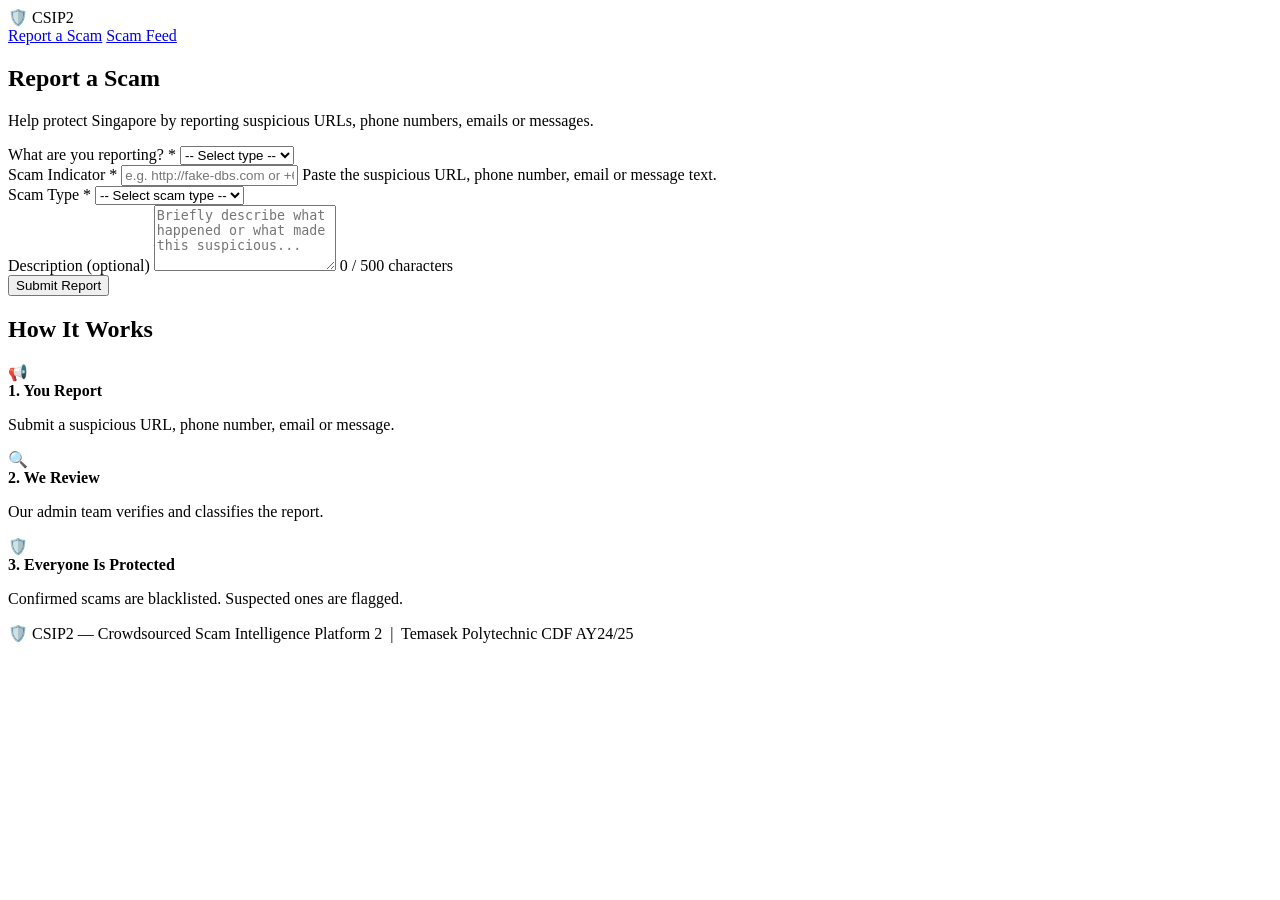
==== frontend/index.html @ 0dd56e11 "Create index.html" ====
<!DOCTYPE html>
<html lang="en">
<head>
  <meta charset="UTF-8" />
  <meta name="viewport" content="width=device-width, initial-scale=1.0"/>
  <title>CSIP2 — Report a Scam</title>
  <link rel="stylesheet" href="style.css" />
</head>
<body>

  
  <nav>
    <div class="nav-logo">🛡️ CSIP2</div>
    <div class="nav-links">
      <a href="index.html" class="active">Report a Scam</a>
      <a href="feed.html">Scam Feed</a>
    </div>
  </nav>

  
  <section class="hero">
    <h1>Report a Scam</h1>
    <p>Help protect Singapore by reporting suspicious URLs, phone numbers, emails or messages.</p>
  </section>

  
  <main class="container">
    <div class="card">

      <div id="success-banner" class="banner banner-success" style="display:none;">
        ✅ Report submitted! Our admin team will review it shortly. Thank you.
      </div>
      <div id="error-banner" class="banner banner-error" style="display:none;"></div>

      <div class="form-group">
        <label for="indicator_type">What are you reporting? *</label>
        <select id="indicator_type">
          <option value="">-- Select type --</option>
          <option value="url">Website URL</option>
          <option value="phone">Phone Number</option>
          <option value="email">Email Address</option>
          <option value="message">Scam Message</option>
        </select>
      </div>

      <div class="form-group">
        <label for="indicator">Scam Indicator *</label>
        <input type="text" id="indicator"
          placeholder="e.g. http://fake-dbs.com or +65 9123 4567" maxlength="500"/>
        <span class="hint">Paste the suspicious URL, phone number, email or message text.</span>
      </div>

      <div class="form-group">
        <label for="scam_type">Scam Type *</label>
        <select id="scam_type">
          <option value="">-- Select scam type --</option>
          <option value="Phishing">Phishing</option>
          <option value="E-Commerce Scam">E-Commerce Scam</option>
          <option value="Impersonation">Impersonation</option>
          <option value="Love Scam">Love Scam</option>
          <option value="Investment Scam">Investment Scam</option>
          <option value="Others">Others</option>
        </select>
      </div>

      <div class="form-group">
        <label for="description">Description <span class="optional">(optional)</span></label>
        <textarea id="description" rows="4" maxlength="500"
          placeholder="Briefly describe what happened or what made this suspicious..."></textarea>
        <span class="hint char-count">0 / 500 characters</span>
      </div>

      <button id="submit-btn" onclick="submitReport()">Submit Report</button>

    </div>

    
    <div class="info-section">
      <h2>How It Works</h2>
      <div class="steps">
        <div class="step">
          <div class="step-icon">📢</div>
          <div>
            <strong>1. You Report</strong>
            <p>Submit a suspicious URL, phone number, email or message.</p>
          </div>
        </div>
        <div class="step">
          <div class="step-icon">🔍</div>
          <div>
            <strong>2. We Review</strong>
            <p>Our admin team verifies and classifies the report.</p>
          </div>
        </div>
        <div class="step">
          <div class="step-icon">🛡️</div>
          <div>
            <strong>3. Everyone Is Protected</strong>
            <p>Confirmed scams are blacklisted. Suspected ones are flagged.</p>
          </div>
        </div>
      </div>
    </div>

  </main>

  <footer>
    <p>🛡️ CSIP2 — Crowdsourced Scam Intelligence Platform 2 &nbsp;|&nbsp; Temasek Polytechnic CDF AY24/25</p>
  </footer>

  <script src="app.js"></script>

</body>
</html>
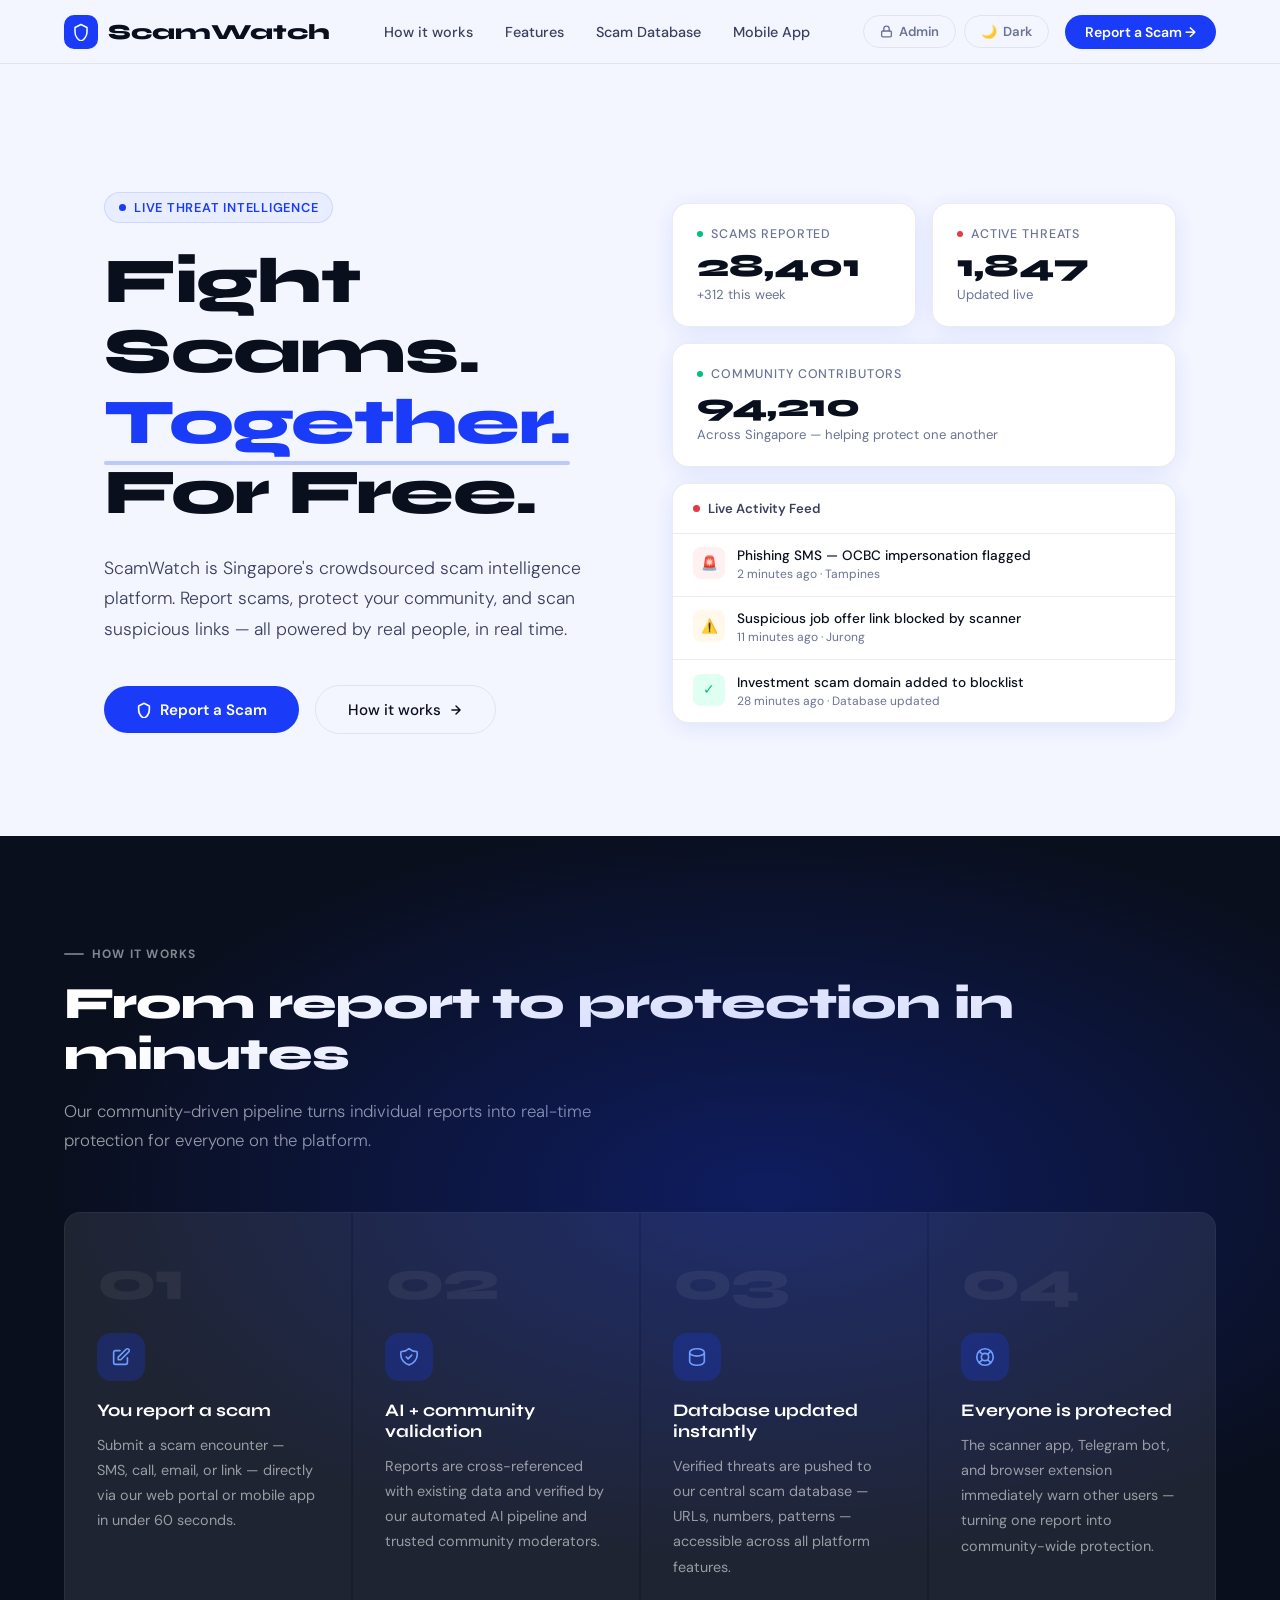
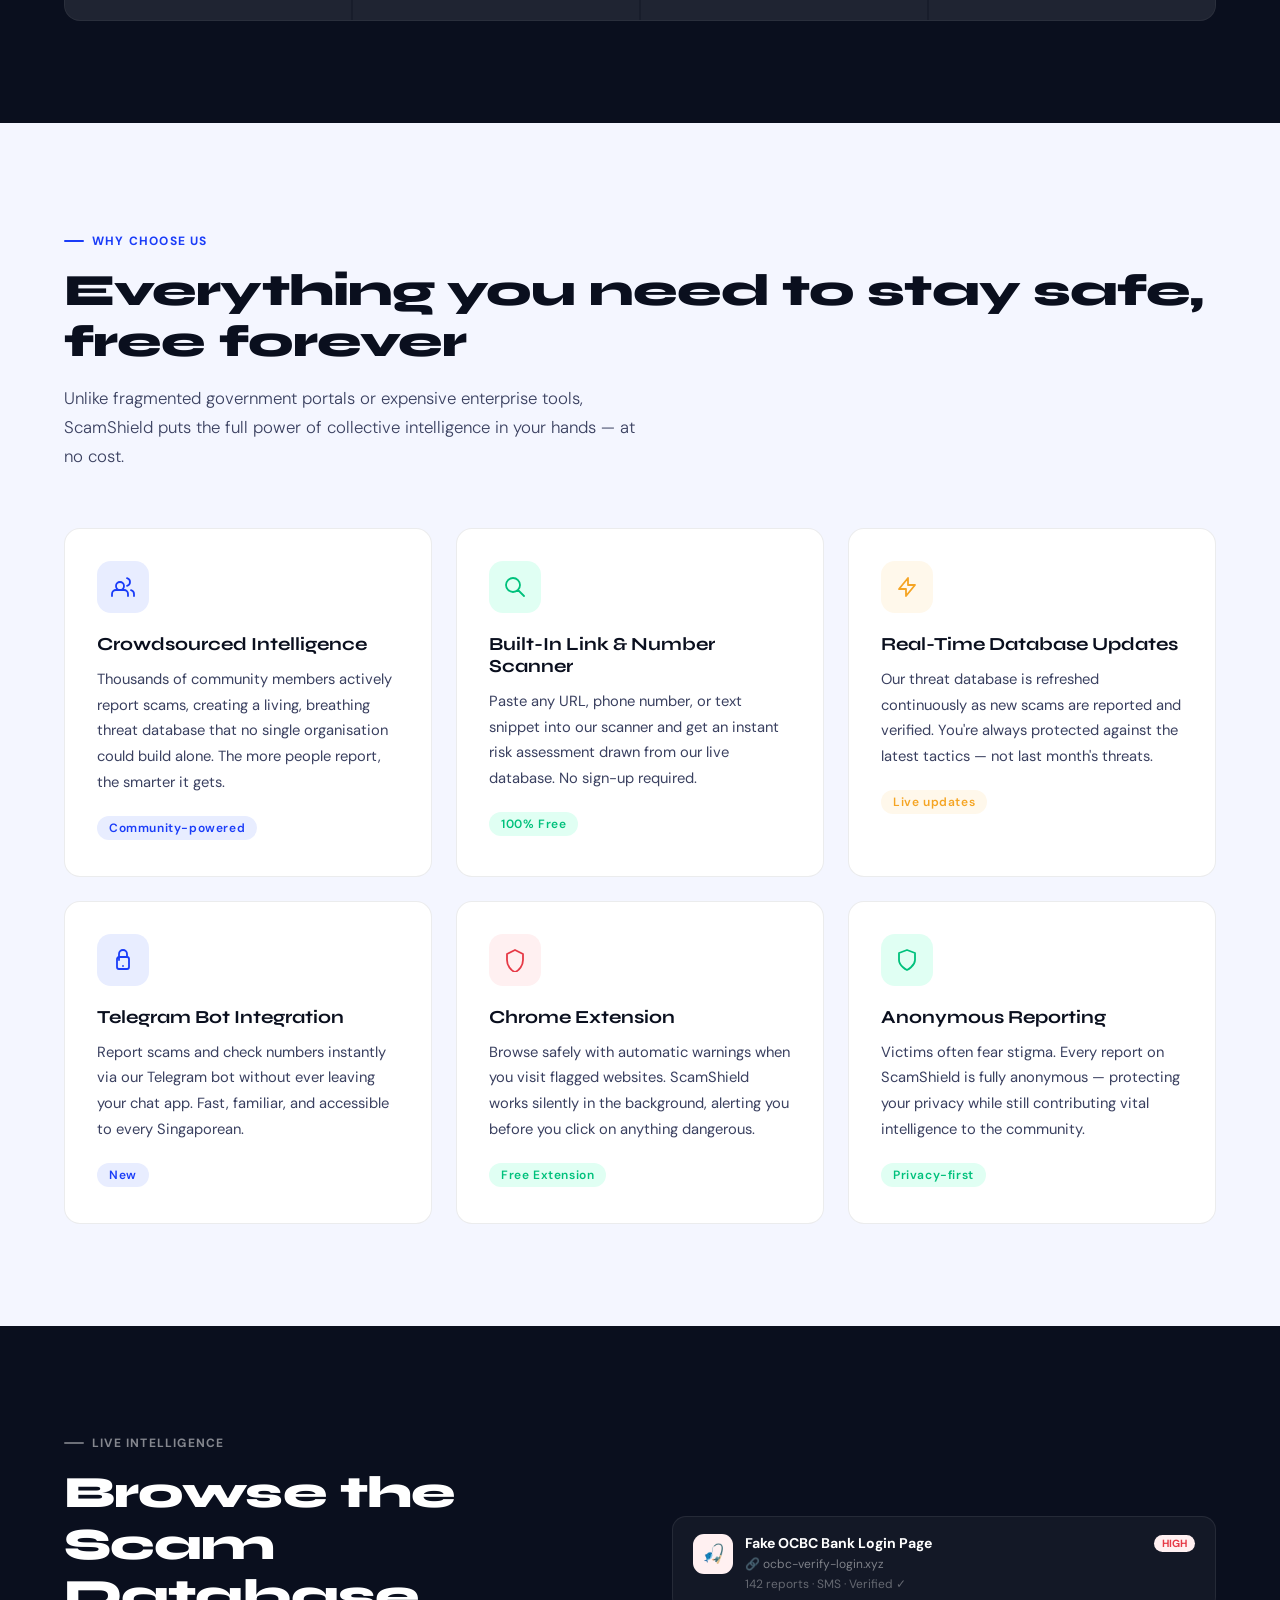
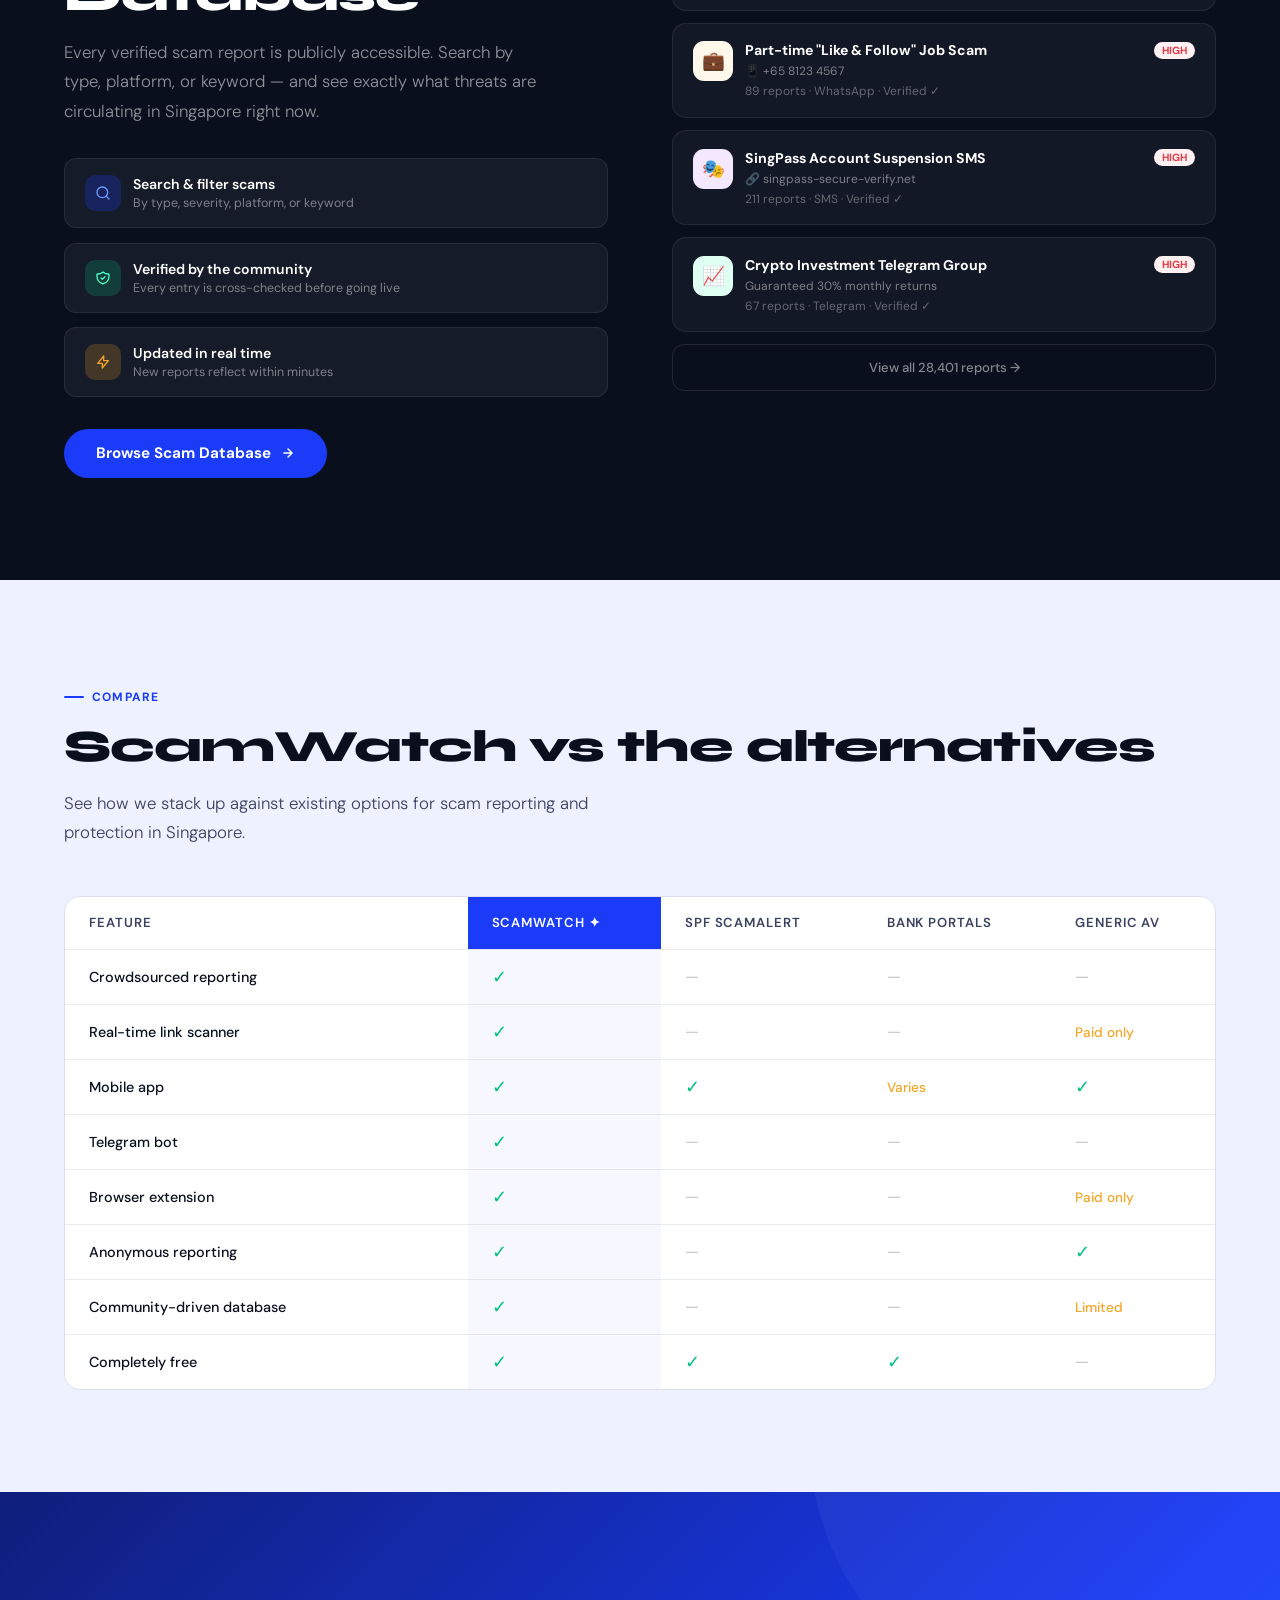
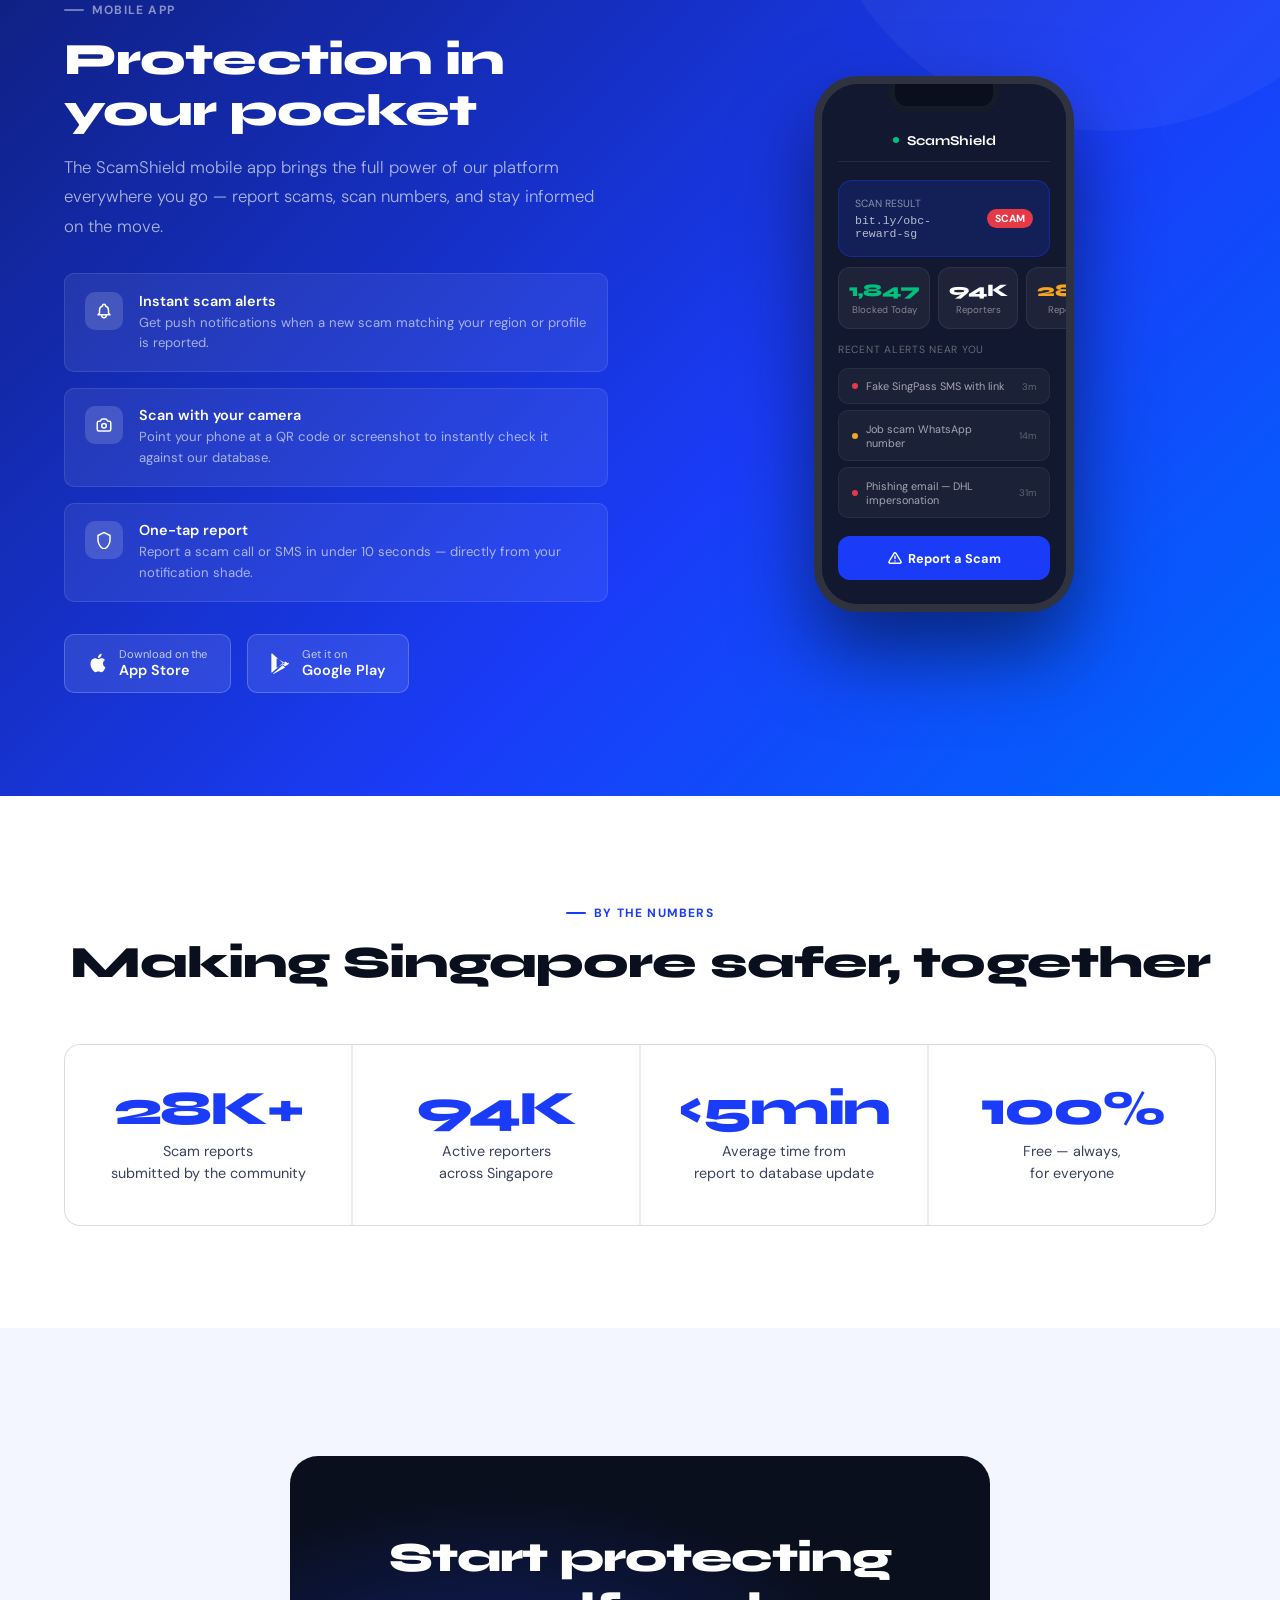
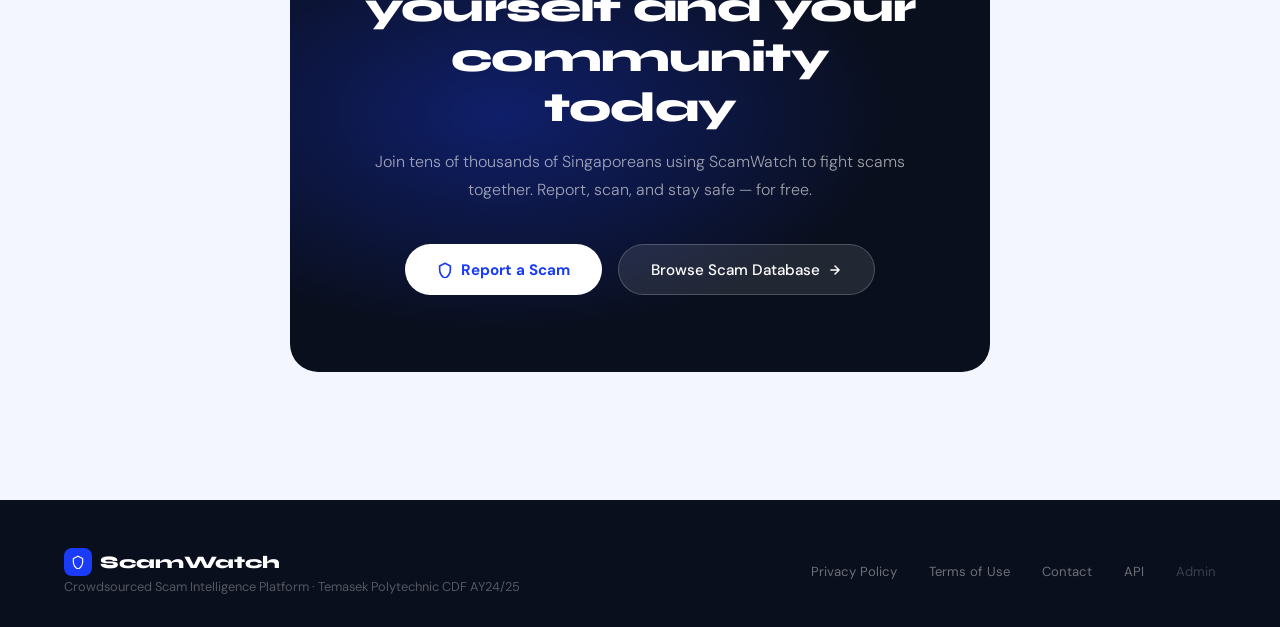
==== commit 0c8620f0: "public3" ====
--- a/frontend/index.html
+++ b/frontend/index.html
@@ -1,114 +1,12 @@
 <!DOCTYPE html>
 <html lang="en">
 <head>
-  <meta charset="UTF-8" />
-  <meta name="viewport" content="width=device-width, initial-scale=1.0"/>
-  <title>CSIP2 — Report a Scam</title>
-  <link rel="stylesheet" href="style.css" />
+  <meta charset="UTF-8">
+  <meta http-equiv="refresh" content="0; url=introduction.html">
+  <title>ScamWatch — Redirecting…</title>
 </head>
 <body>
-
-  
-  <nav>
-    <div class="nav-logo">🛡️ CSIP2</div>
-    <div class="nav-links">
-      <a href="index.html" class="active">Report a Scam</a>
-      <a href="feed.html">Scam Feed</a>
-    </div>
-  </nav>
-
-  
-  <section class="hero">
-    <h1>Report a Scam</h1>
-    <p>Help protect Singapore by reporting suspicious URLs, phone numbers, emails or messages.</p>
-  </section>
-
-  
-  <main class="container">
-    <div class="card">
-
-      <div id="success-banner" class="banner banner-success" style="display:none;">
-        ✅ Report submitted! Our admin team will review it shortly. Thank you.
-      </div>
-      <div id="error-banner" class="banner banner-error" style="display:none;"></div>
-
-      <div class="form-group">
-        <label for="indicator_type">What are you reporting? *</label>
-        <select id="indicator_type">
-          <option value="">-- Select type --</option>
-          <option value="url">Website URL</option>
-          <option value="phone">Phone Number</option>
-          <option value="email">Email Address</option>
-          <option value="message">Scam Message</option>
-        </select>
-      </div>
-
-      <div class="form-group">
-        <label for="indicator">Scam Indicator *</label>
-        <input type="text" id="indicator"
-          placeholder="e.g. http://fake-dbs.com or +65 9123 4567" maxlength="500"/>
-        <span class="hint">Paste the suspicious URL, phone number, email or message text.</span>
-      </div>
-
-      <div class="form-group">
-        <label for="scam_type">Scam Type *</label>
-        <select id="scam_type">
-          <option value="">-- Select scam type --</option>
-          <option value="Phishing">Phishing</option>
-          <option value="E-Commerce Scam">E-Commerce Scam</option>
-          <option value="Impersonation">Impersonation</option>
-          <option value="Love Scam">Love Scam</option>
-          <option value="Investment Scam">Investment Scam</option>
-          <option value="Others">Others</option>
-        </select>
-      </div>
-
-      <div class="form-group">
-        <label for="description">Description <span class="optional">(optional)</span></label>
-        <textarea id="description" rows="4" maxlength="500"
-          placeholder="Briefly describe what happened or what made this suspicious..."></textarea>
-        <span class="hint char-count">0 / 500 characters</span>
-      </div>
-
-      <button id="submit-btn" onclick="submitReport()">Submit Report</button>
-
-    </div>
-
-    
-    <div class="info-section">
-      <h2>How It Works</h2>
-      <div class="steps">
-        <div class="step">
-          <div class="step-icon">📢</div>
-          <div>
-            <strong>1. You Report</strong>
-            <p>Submit a suspicious URL, phone number, email or message.</p>
-          </div>
-        </div>
-        <div class="step">
-          <div class="step-icon">🔍</div>
-          <div>
-            <strong>2. We Review</strong>
-            <p>Our admin team verifies and classifies the report.</p>
-          </div>
-        </div>
-        <div class="step">
-          <div class="step-icon">🛡️</div>
-          <div>
-            <strong>3. Everyone Is Protected</strong>
-            <p>Confirmed scams are blacklisted. Suspected ones are flagged.</p>
-          </div>
-        </div>
-      </div>
-    </div>
-
-  </main>
-
-  <footer>
-    <p>🛡️ CSIP2 — Crowdsourced Scam Intelligence Platform 2 &nbsp;|&nbsp; Temasek Polytechnic CDF AY24/25</p>
-  </footer>
-
-  <script src="app.js"></script>
-
+  <p>Redirecting to <a href="introduction.html">ScamWatch</a>…</p>
+  <script>window.location.replace('introduction.html');</script>
 </body>
-</html>
+</html>
